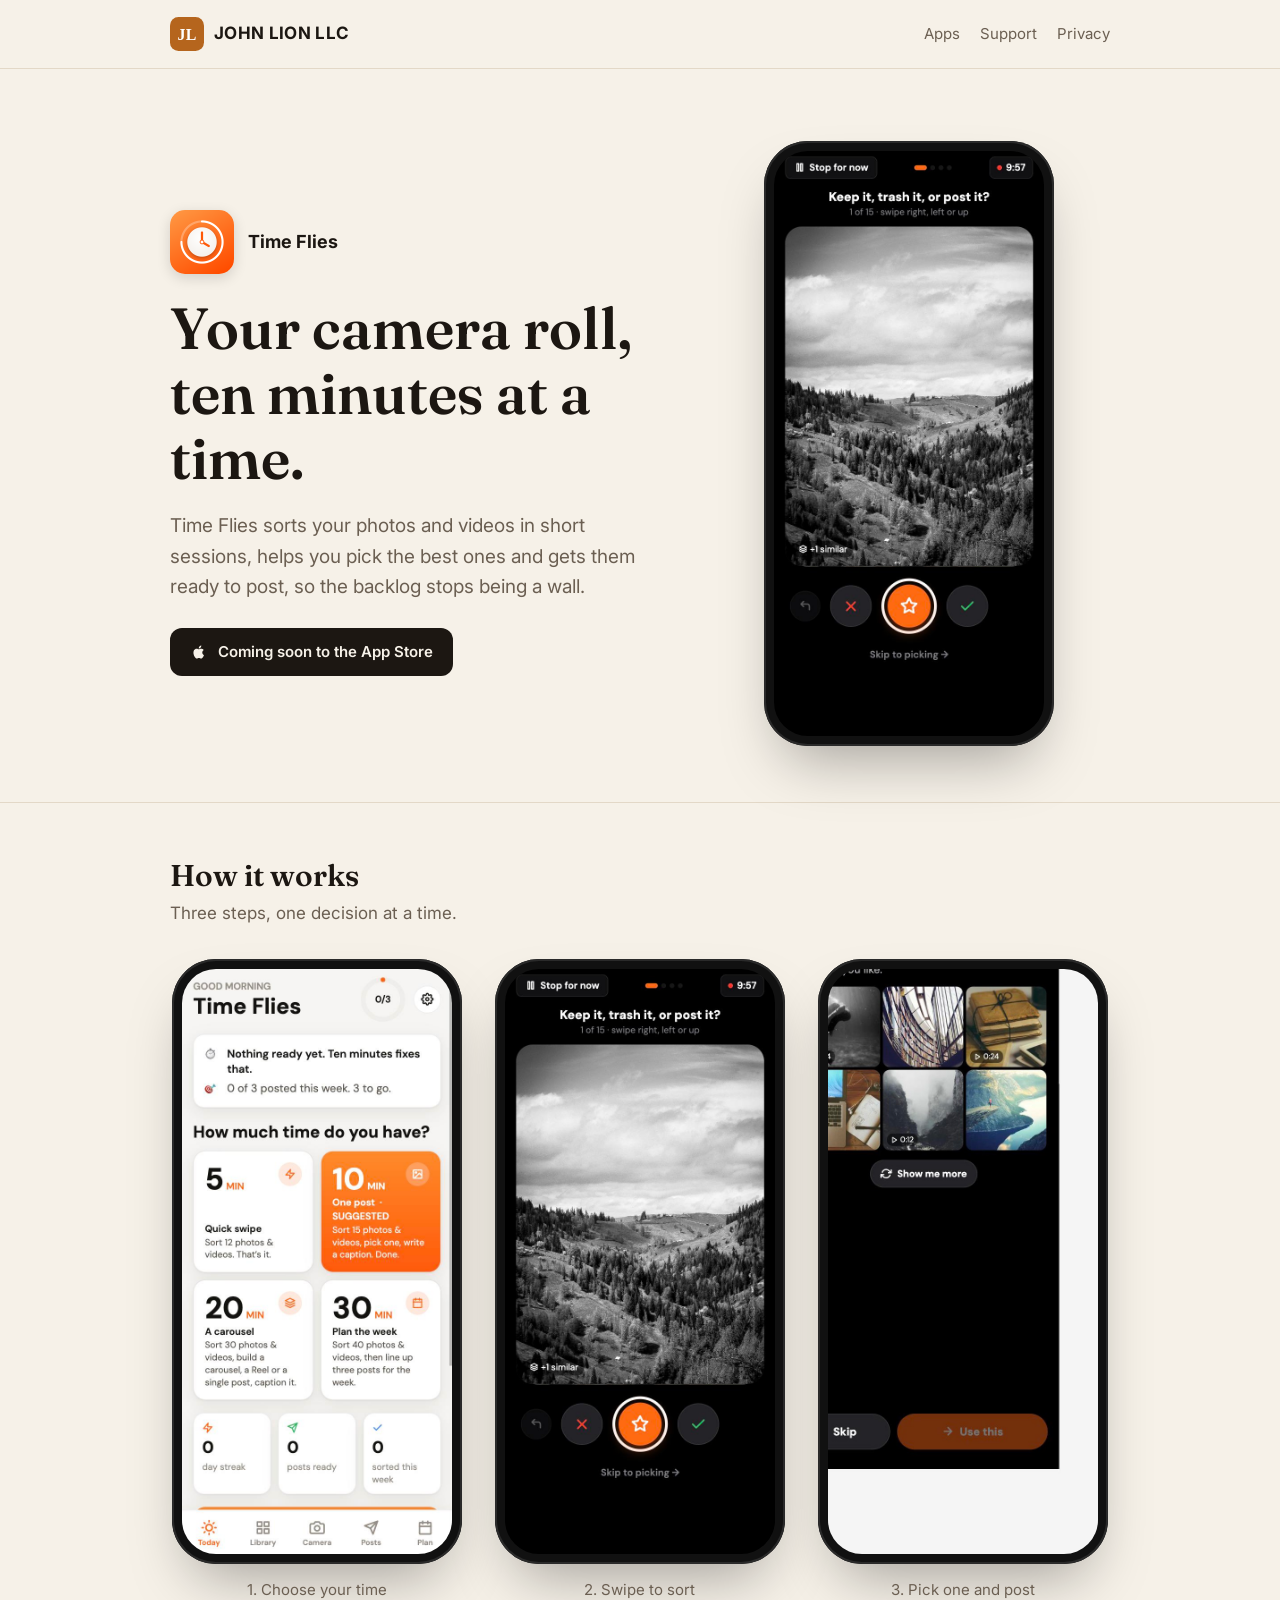
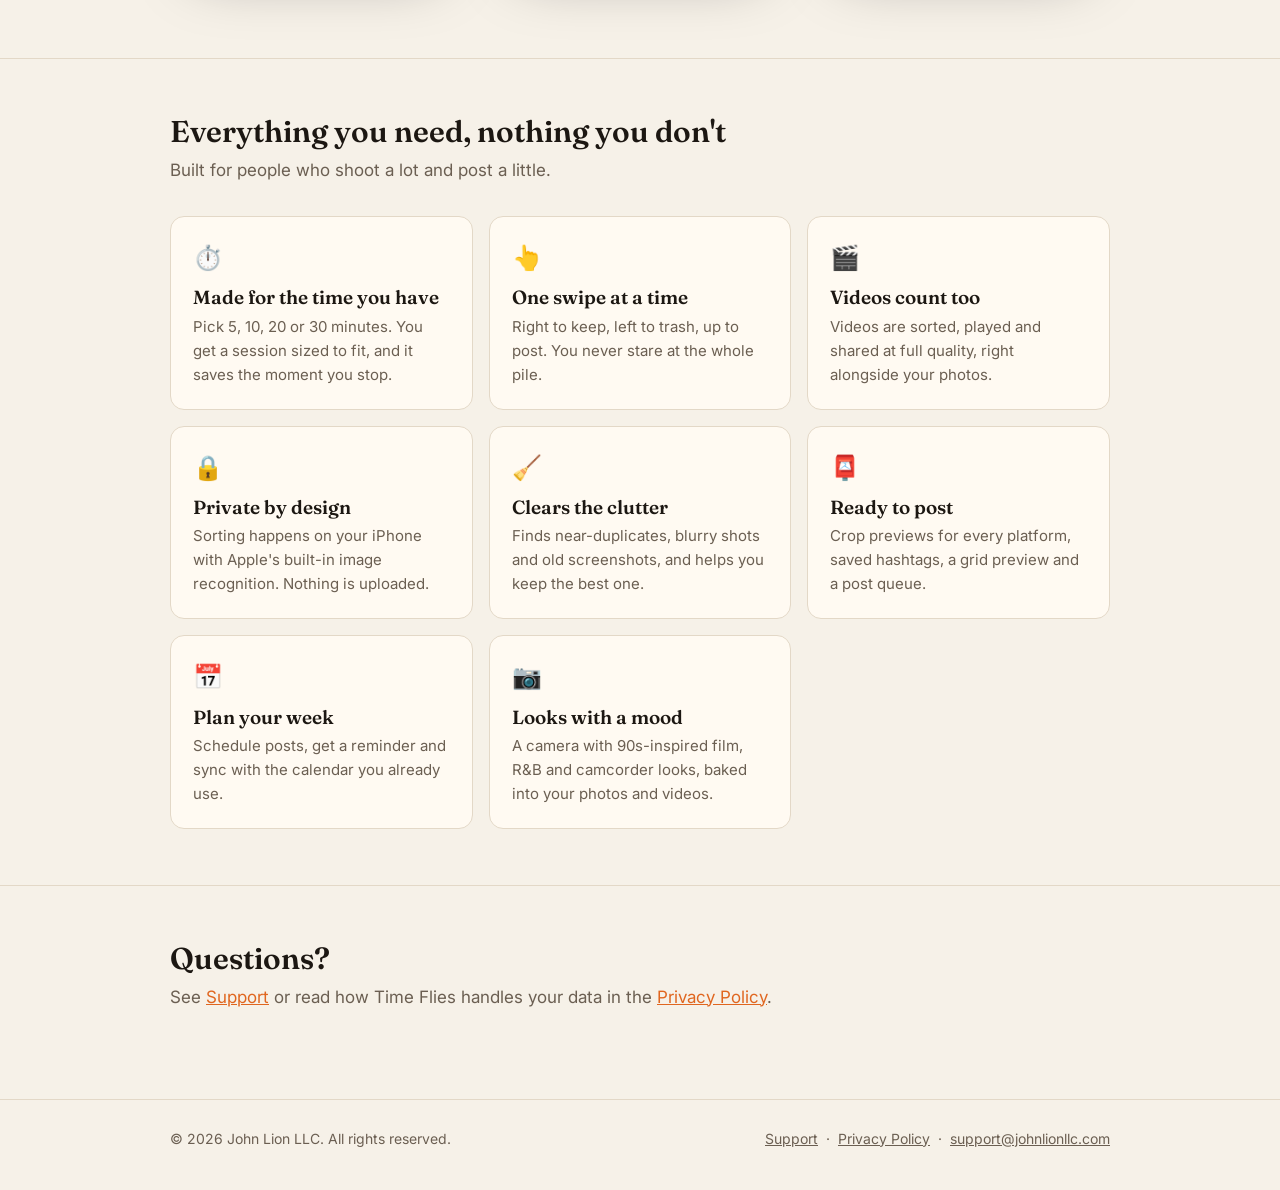
==== timeflies/index.html @ 3c392672 "John Lion LLC website: home, Time Flies page, privacy, support Co-Authored-By: Claude Opus 5.5 <nore" ====
<!doctype html>
<html lang="en">
<head>
<meta charset="utf-8">
<meta name="viewport" content="width=device-width, initial-scale=1">
<title>Time Flies · John Lion LLC</title>
<meta name="description" content="Time Flies sorts your photos and videos in 5 to 30 minute sessions, so something actually gets posted.">
<link rel="icon" href="/favicon.svg" type="image/svg+xml">
<link rel="preconnect" href="https://fonts.googleapis.com">
<link rel="preconnect" href="https://fonts.gstatic.com" crossorigin>
<link href="https://fonts.googleapis.com/css2?family=Fraunces:opsz,wght@9..144,600&family=Inter:wght@400;600;700&display=swap" rel="stylesheet">
<link rel="stylesheet" href="/styles.css">
</head>
<body>
<header class="top"><div class="wrap">
  <a class="brand" href="/"><svg viewBox="0 0 64 64" aria-hidden="true"><rect width="64" height="64" rx="16" fill="var(--accent)"/><text x="32" y="43" text-anchor="middle" font-family="Georgia, serif" font-size="30" font-weight="700" fill="#fff">JL</text></svg><span>JOHN LION LLC</span></a>
  <nav class="nav">
    <a href="/#apps">Apps</a>
    <a href="/support.html">Support</a>
    <a href="/privacy.html">Privacy</a>
  </nav>
</div></header>
<main class="tf">
<div class="app-hero"><div class="wrap">
  <div>
    <div class="app-id"><img src="/timeflies/img/icon.png" alt="Time Flies app icon"><span>Time Flies</span></div>
    <h1>Your camera roll, ten minutes at a time.</h1>
    <p class="lede">Time Flies sorts your photos and videos in short sessions, helps you pick the best ones and gets them ready to post, so the backlog stops being a wall.</p>
    <span class="soon"><svg viewBox="0 0 24 24" aria-hidden="true"><path d="M16.37 12.6c-.02-2.2 1.8-3.26 1.88-3.31-1.03-1.5-2.62-1.7-3.18-1.73-1.35-.14-2.64.8-3.33.8-.69 0-1.74-.78-2.87-.76-1.47.02-2.83.86-3.59 2.18-1.53 2.66-.39 6.6 1.1 8.76.73 1.06 1.6 2.24 2.73 2.2 1.1-.05 1.51-.71 2.84-.71 1.32 0 1.7.71 2.86.69 1.18-.02 1.93-1.07 2.65-2.14.84-1.23 1.18-2.42 1.2-2.48-.03-.01-2.3-.88-2.32-3.5zM14.2 6.13c.6-.73 1.01-1.74.9-2.75-.87.04-1.93.58-2.55 1.31-.56.64-1.05 1.67-.92 2.66.97.07 1.96-.49 2.57-1.22z"/></svg> Coming soon to the App Store</span>
  </div>
  <div class="phone"><img src="/timeflies/img/session.jpg" alt="A Time Flies session: swipe a photo to keep it, trash it or post it" width="604" height="1308"></div>
</div></div>

<section><div class="wrap">
  <h2>How it works</h2>
  <p class="sub">Three steps, one decision at a time.</p>
  <div class="shots">
    <figure><div class="phone"><img src="/timeflies/img/today.jpg" alt="Choose how many minutes you have" loading="lazy" width="604" height="1308"></div><figcaption>1. Choose your time</figcaption></figure>
    <figure><div class="phone"><img src="/timeflies/img/session.jpg" alt="Swipe a photo to keep it, trash it or post it" loading="lazy" width="604" height="1308"></div><figcaption>2. Swipe to sort</figcaption></figure>
    <figure><div class="phone"><img src="/timeflies/img/pick.jpg" alt="Pick the best shot from your favorites, including videos" loading="lazy" width="604" height="1308"></div><figcaption>3. Pick one and post</figcaption></figure>
  </div>
</div></section>

<section><div class="wrap">
  <h2>Everything you need, nothing you don't</h2>
  <p class="sub">Built for people who shoot a lot and post a little.</p>
  <div class="features">
    <div class="feature"><div class="ic" aria-hidden="true">⏱️</div><h3>Made for the time you have</h3><p>Pick 5, 10, 20 or 30 minutes. You get a session sized to fit, and it saves the moment you stop.</p></div>
    <div class="feature"><div class="ic" aria-hidden="true">👆</div><h3>One swipe at a time</h3><p>Right to keep, left to trash, up to post. You never stare at the whole pile.</p></div>
    <div class="feature"><div class="ic" aria-hidden="true">🎬</div><h3>Videos count too</h3><p>Videos are sorted, played and shared at full quality, right alongside your photos.</p></div>
    <div class="feature"><div class="ic" aria-hidden="true">🔒</div><h3>Private by design</h3><p>Sorting happens on your iPhone with Apple's built-in image recognition. Nothing is uploaded.</p></div>
    <div class="feature"><div class="ic" aria-hidden="true">🧹</div><h3>Clears the clutter</h3><p>Finds near-duplicates, blurry shots and old screenshots, and helps you keep the best one.</p></div>
    <div class="feature"><div class="ic" aria-hidden="true">📮</div><h3>Ready to post</h3><p>Crop previews for every platform, saved hashtags, a grid preview and a post queue.</p></div>
    <div class="feature"><div class="ic" aria-hidden="true">📅</div><h3>Plan your week</h3><p>Schedule posts, get a reminder and sync with the calendar you already use.</p></div>
    <div class="feature"><div class="ic" aria-hidden="true">📷</div><h3>Looks with a mood</h3><p>A camera with 90s-inspired film, R&B and camcorder looks, baked into your photos and videos.</p></div>
  </div>
</div></section>

<section><div class="wrap">
  <h2>Questions?</h2>
  <p class="sub">See <a href="/support.html">Support</a> or read how Time Flies handles your data in the <a href="/privacy.html">Privacy Policy</a>.</p>
</div></section>
</main>
<footer><div class="wrap">
  <span>&copy; 2026 John Lion LLC. All rights reserved.</span>
  <span><a href="/support.html">Support</a> &nbsp;·&nbsp; <a href="/privacy.html">Privacy Policy</a> &nbsp;·&nbsp; <a href="mailto:support@johnlionllc.com">support@johnlionllc.com</a></span>
</div></footer>
</body>
</html>
---- styles.css ----
:root {
  --bg: #f6f1e8;
  --surface: #fffaf2;
  --ink: #1c1712;
  --muted: #6b5f52;
  --line: #e3d8c7;
  --accent: #b5651d;
  --accent-ink: #ffffff;
  --radius: 14px;
  --max: 980px;
  color-scheme: light dark;
}
@media (prefers-color-scheme: dark) {
  :root {
    --bg: #14110e;
    --surface: #1d1915;
    --ink: #f3ece2;
    --muted: #a99a88;
    --line: #2f2922;
    --accent: #e08a3c;
    --accent-ink: #14110e;
  }
}

* { box-sizing: border-box; }
html { -webkit-text-size-adjust: 100%; }
body {
  margin: 0;
  background: var(--bg);
  color: var(--ink);
  font: 17px/1.6 "Inter", system-ui, -apple-system, sans-serif;
}
a { color: var(--accent); }
img, svg { display: block; }

.wrap { max-width: var(--max); margin: 0 auto; padding: 0 20px; }

/* Header */
.top { border-bottom: 1px solid var(--line); }
.top .wrap { display: flex; align-items: center; justify-content: space-between; height: 68px; gap: 16px; }
.brand { display: flex; align-items: center; gap: 10px; color: var(--ink); text-decoration: none; font-weight: 700; letter-spacing: .02em; }
.brand svg { width: 34px; height: 34px; }
.nav { display: flex; gap: 20px; font-size: 15px; }
.nav a { color: var(--muted); text-decoration: none; }
.nav a:hover, .nav a[aria-current] { color: var(--ink); }

/* Hero */
.hero { padding: 88px 0 72px; }
.eyebrow { font-size: 13px; letter-spacing: .14em; text-transform: uppercase; color: var(--accent); font-weight: 600; margin: 0 0 18px; }
h1, h2, h3 { font-family: "Fraunces", Georgia, serif; font-weight: 600; line-height: 1.12; margin: 0; }
.hero h1 { font-size: clamp(40px, 7vw, 68px); max-width: 14ch; letter-spacing: -.01em; }
.hero p { font-size: 19px; color: var(--muted); max-width: 52ch; margin: 22px 0 0; }

/* Apps */
section { padding: 56px 0; border-top: 1px solid var(--line); }
section > .wrap > h2 { font-size: 30px; margin-bottom: 8px; }
.sub { color: var(--muted); margin: 0 0 32px; }
.apps { display: grid; grid-template-columns: repeat(auto-fit, minmax(210px, 1fr)); gap: 16px; }
.app { background: var(--surface); border: 1px solid var(--line); border-radius: var(--radius); padding: 22px; }
.app .icon { width: 52px; height: 52px; border-radius: 12px; margin-bottom: 16px; display: grid; place-items: center; font-family: "Fraunces", Georgia, serif; font-size: 24px; font-weight: 600; color: #fff; }
.app h3 { font-size: 21px; margin-bottom: 6px; }
.app p { margin: 0; color: var(--muted); font-size: 15px; }
.tag { display: inline-block; margin-top: 14px; font-size: 12px; font-weight: 600; letter-spacing: .06em; text-transform: uppercase; color: var(--muted); border: 1px solid var(--line); border-radius: 99px; padding: 3px 10px; }

/* Text pages */
.page { padding: 64px 0 80px; }
.page .wrap { max-width: 720px; }
.page h1 { font-size: clamp(34px, 6vw, 48px); margin-bottom: 8px; }
.page h2 { font-size: 23px; margin: 40px 0 10px; }
.page .updated { color: var(--muted); margin: 0 0 32px; font-size: 15px; }
.page li { margin-bottom: 6px; }
.card { background: var(--surface); border: 1px solid var(--line); border-radius: var(--radius); padding: 22px 24px; margin: 24px 0; }
.card p { margin: 0; }
.btn { display: inline-block; background: var(--accent); color: var(--accent-ink); text-decoration: none; font-weight: 600; padding: 12px 20px; border-radius: 10px; margin-top: 14px; }

/* Footer */
footer { border-top: 1px solid var(--line); padding: 28px 0 40px; color: var(--muted); font-size: 14px; }
footer .wrap { display: flex; flex-wrap: wrap; gap: 12px 24px; justify-content: space-between; }
footer a { color: var(--muted); }

@media (max-width: 560px) {
  .nav { gap: 14px; font-size: 14px; }
  .brand span { display: none; }
  .hero { padding: 56px 0 48px; }
}

/* App page */
.app-hero { padding: 72px 0 56px; }
.app-hero .wrap { display: grid; grid-template-columns: 1.1fr .9fr; gap: 48px; align-items: center; }
.app-id { display: flex; align-items: center; gap: 14px; margin-bottom: 22px; }
.app-id img { width: 64px; height: 64px; border-radius: 15px; box-shadow: 0 4px 14px rgb(0 0 0 / .14); }
.app-id span { font-weight: 700; font-size: 18px; }
.app-hero h1 { font-size: clamp(38px, 6vw, 58px); max-width: 13ch; }
.app-hero p.lede { font-size: 19px; color: var(--muted); max-width: 44ch; margin: 20px 0 26px; }
.soon { display: inline-flex; align-items: center; gap: 10px; background: var(--ink); color: var(--bg); padding: 12px 20px; border-radius: 12px; font-weight: 600; font-size: 15px; }
.soon svg { width: 18px; height: 18px; fill: currentColor; }
.phone { width: 100%; max-width: 290px; margin: 0 auto; border-radius: 44px; padding: 10px; background: #111; box-shadow: 0 30px 60px -20px rgb(0 0 0 / .35), inset 0 0 0 2px #2a2a2a; }
.phone img { width: 100%; height: auto; border-radius: 34px; }
.shots { display: grid; grid-template-columns: repeat(3, 1fr); gap: 28px; margin-top: 8px; }
.shots figure { margin: 0; }
.shots figcaption { text-align: center; color: var(--muted); font-size: 15px; margin-top: 14px; }
.features { display: grid; grid-template-columns: repeat(auto-fit, minmax(240px, 1fr)); gap: 16px; }
.feature { background: var(--surface); border: 1px solid var(--line); border-radius: var(--radius); padding: 22px; }
.feature .ic { font-size: 24px; margin-bottom: 10px; }
.feature h3 { font-size: 19px; margin-bottom: 6px; }
.feature p { margin: 0; color: var(--muted); font-size: 15px; }
.app .more { display: inline-block; margin-top: 14px; font-size: 14px; font-weight: 600; text-decoration: none; }
.tf { --accent: #e0661f; }
@media (prefers-color-scheme: dark) { .tf { --accent: #f08a45; } }
@media (max-width: 760px) {
  .app-hero .wrap { grid-template-columns: 1fr; gap: 40px; }
  .shots { grid-template-columns: 1fr; max-width: 290px; margin: 0 auto; }
}
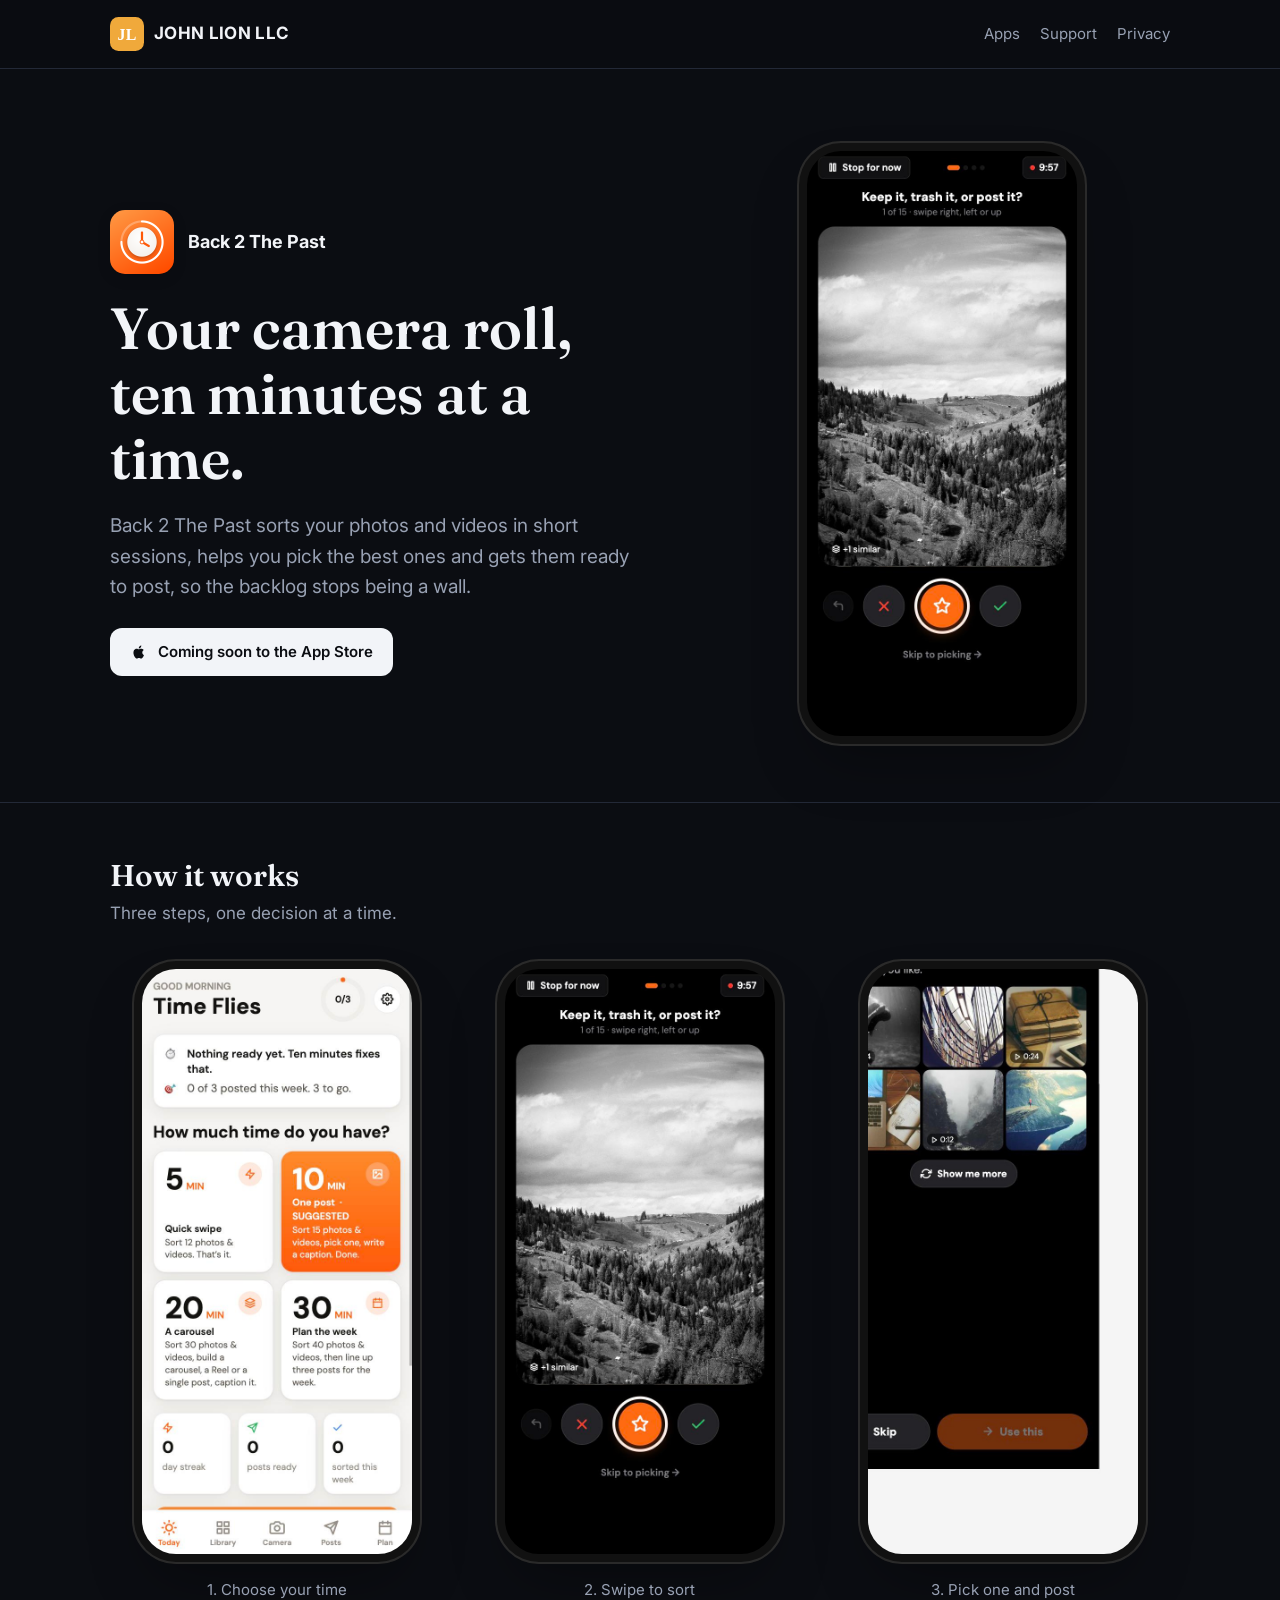
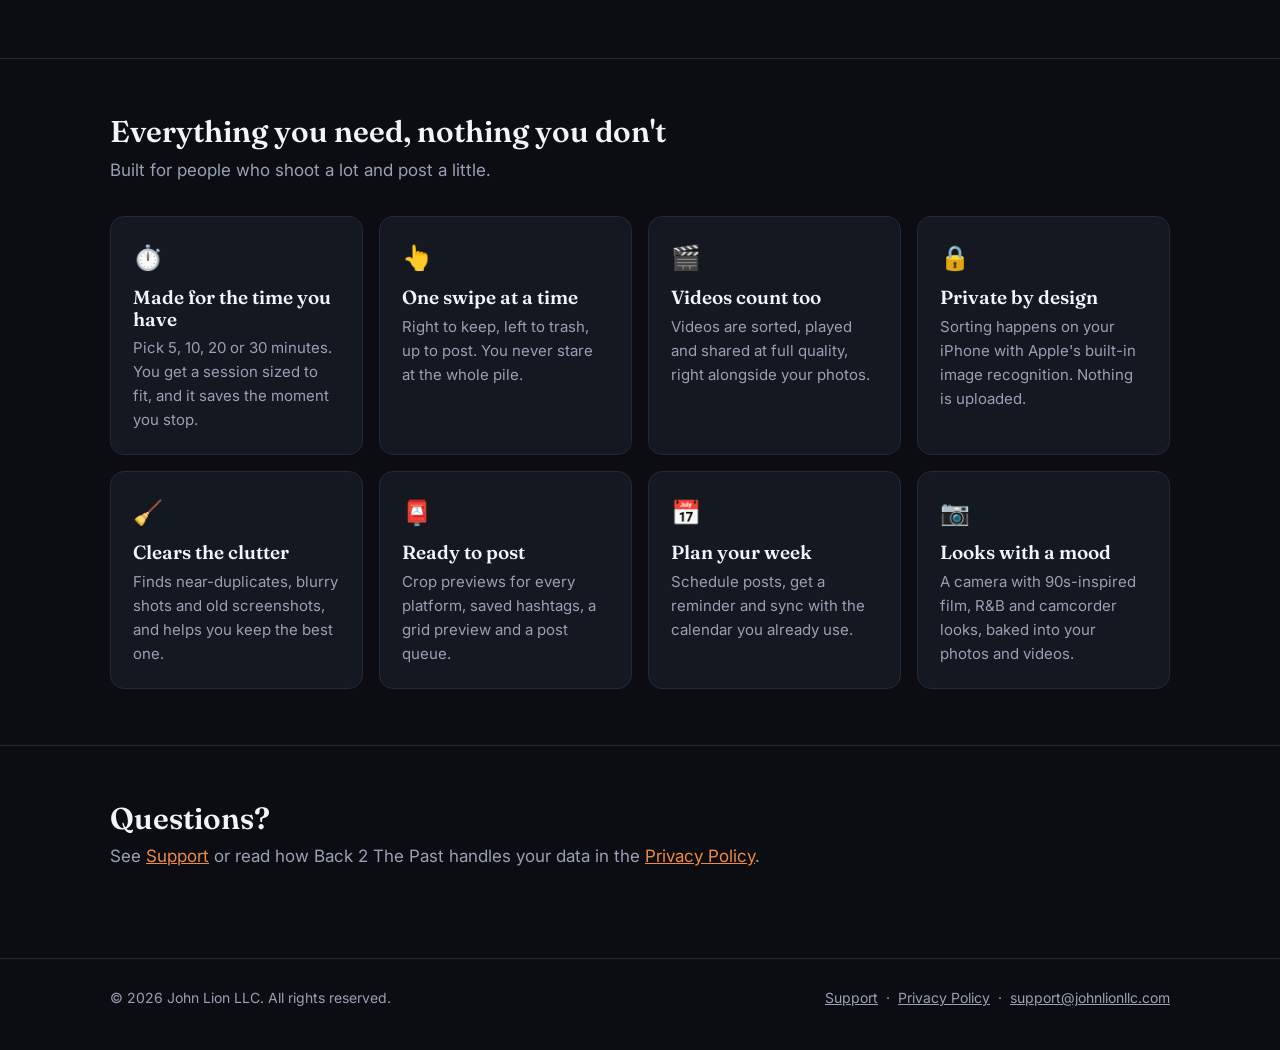
==== commit cdebc79a: "App library redesign: dark theme, carousel, cover tiles, per-app pages (not pushed) Co-Authored-By: " ====
--- a/timeflies/index.html
+++ b/timeflies/index.html
@@ -3,8 +3,8 @@
 <head>
 <meta charset="utf-8">
 <meta name="viewport" content="width=device-width, initial-scale=1">
-<title>Time Flies · John Lion LLC</title>
-<meta name="description" content="Time Flies sorts your photos and videos in 5 to 30 minute sessions, so something actually gets posted.">
+<title>Back 2 The Past · John Lion LLC</title>
+<meta name="description" content="Back 2 The Past sorts your photos and videos in 5 to 30 minute sessions, so something actually gets posted.">
 <link rel="icon" href="/favicon.svg" type="image/svg+xml">
 <link rel="preconnect" href="https://fonts.googleapis.com">
 <link rel="preconnect" href="https://fonts.gstatic.com" crossorigin>
@@ -23,12 +23,12 @@
 <main class="tf">
 <div class="app-hero"><div class="wrap">
   <div>
-    <div class="app-id"><img src="/timeflies/img/icon.png" alt="Time Flies app icon"><span>Time Flies</span></div>
+    <div class="app-id"><img src="/timeflies/img/icon.png" alt="Back 2 The Past app icon"><span>Back 2 The Past</span></div>
     <h1>Your camera roll, ten minutes at a time.</h1>
-    <p class="lede">Time Flies sorts your photos and videos in short sessions, helps you pick the best ones and gets them ready to post, so the backlog stops being a wall.</p>
+    <p class="lede">Back 2 The Past sorts your photos and videos in short sessions, helps you pick the best ones and gets them ready to post, so the backlog stops being a wall.</p>
     <span class="soon"><svg viewBox="0 0 24 24" aria-hidden="true"><path d="M16.37 12.6c-.02-2.2 1.8-3.26 1.88-3.31-1.03-1.5-2.62-1.7-3.18-1.73-1.35-.14-2.64.8-3.33.8-.69 0-1.74-.78-2.87-.76-1.47.02-2.83.86-3.59 2.18-1.53 2.66-.39 6.6 1.1 8.76.73 1.06 1.6 2.24 2.73 2.2 1.1-.05 1.51-.71 2.84-.71 1.32 0 1.7.71 2.86.69 1.18-.02 1.93-1.07 2.65-2.14.84-1.23 1.18-2.42 1.2-2.48-.03-.01-2.3-.88-2.32-3.5zM14.2 6.13c.6-.73 1.01-1.74.9-2.75-.87.04-1.93.58-2.55 1.31-.56.64-1.05 1.67-.92 2.66.97.07 1.96-.49 2.57-1.22z"/></svg> Coming soon to the App Store</span>
   </div>
-  <div class="phone"><img src="/timeflies/img/session.jpg" alt="A Time Flies session: swipe a photo to keep it, trash it or post it" width="604" height="1308"></div>
+  <div class="phone"><img src="/timeflies/img/session.jpg" alt="A Back 2 The Past session: swipe a photo to keep it, trash it or post it" width="604" height="1308"></div>
 </div></div>
 
 <section><div class="wrap">
@@ -58,7 +58,7 @@
 
 <section><div class="wrap">
   <h2>Questions?</h2>
-  <p class="sub">See <a href="/support.html">Support</a> or read how Time Flies handles your data in the <a href="/privacy.html">Privacy Policy</a>.</p>
+  <p class="sub">See <a href="/support.html">Support</a> or read how Back 2 The Past handles your data in the <a href="/privacy.html">Privacy Policy</a>.</p>
 </div></section>
 </main>
 <footer><div class="wrap">
--- a/styles.css
+++ b/styles.css
@@ -1,25 +1,14 @@
 :root {
-  --bg: #f6f1e8;
-  --surface: #fffaf2;
-  --ink: #1c1712;
-  --muted: #6b5f52;
-  --line: #e3d8c7;
-  --accent: #b5651d;
-  --accent-ink: #ffffff;
+  --bg: #0b0d12;
+  --surface: #141821;
+  --ink: #f2f4f8;
+  --muted: #98a1b3;
+  --line: #232937;
+  --accent: #F0A93B;
+  --accent-ink: #0b0d12;
   --radius: 14px;
-  --max: 980px;
-  color-scheme: light dark;
-}
-@media (prefers-color-scheme: dark) {
-  :root {
-    --bg: #14110e;
-    --surface: #1d1915;
-    --ink: #f3ece2;
-    --muted: #a99a88;
-    --line: #2f2922;
-    --accent: #e08a3c;
-    --accent-ink: #14110e;
-  }
+  --max: 1100px;
+  color-scheme: dark;
 }
 
 * { box-sizing: border-box; }
@@ -36,7 +25,7 @@
 .wrap { max-width: var(--max); margin: 0 auto; padding: 0 20px; }
 
 /* Header */
-.top { border-bottom: 1px solid var(--line); }
+.top { border-bottom: 1px solid var(--line); position: sticky; top: 0; z-index: 20; background: rgb(11 13 18 / .88); backdrop-filter: blur(12px); }
 .top .wrap { display: flex; align-items: center; justify-content: space-between; height: 68px; gap: 16px; }
 .brand { display: flex; align-items: center; gap: 10px; color: var(--ink); text-decoration: none; font-weight: 700; letter-spacing: .02em; }
 .brand svg { width: 34px; height: 34px; }
@@ -105,9 +94,78 @@
 .feature h3 { font-size: 19px; margin-bottom: 6px; }
 .feature p { margin: 0; color: var(--muted); font-size: 15px; }
 .app .more { display: inline-block; margin-top: 14px; font-size: 14px; font-weight: 600; text-decoration: none; }
-.tf { --accent: #e0661f; }
-@media (prefers-color-scheme: dark) { .tf { --accent: #f08a45; } }
+.tf { --accent: #f08a45; }
 @media (max-width: 760px) {
   .app-hero .wrap { grid-template-columns: 1fr; gap: 40px; }
   .shots { grid-template-columns: 1fr; max-width: 290px; margin: 0 auto; }
 }
+
+/* Library */
+.lib-hero { padding: 28px 0 8px; }
+.carousel { position: relative; border-radius: 22px; overflow: hidden; background: var(--surface); border: 1px solid var(--line); }
+.slides { display: flex; overflow-x: auto; scroll-snap-type: x mandatory; scrollbar-width: none; scroll-behavior: smooth; }
+.slides::-webkit-scrollbar { display: none; }
+.slide { position: relative; flex: 0 0 100%; scroll-snap-align: start; aspect-ratio: 16 / 7; min-height: 280px; display: flex; align-items: flex-end; color: #fff; text-decoration: none; background: #000; }
+.slide > img { position: absolute; inset: 0; width: 100%; height: 100%; object-fit: cover; }
+.slide::after { content: ""; position: absolute; inset: 0; background: linear-gradient(90deg, rgb(11 13 18 / .92) 0%, rgb(11 13 18 / .55) 45%, rgb(11 13 18 / 0) 80%), linear-gradient(0deg, rgb(11 13 18 / .6), transparent 50%); }
+.slide .cap { position: relative; z-index: 1; padding: 32px 36px; max-width: 520px; }
+.slide .cap h2 { font-size: clamp(30px, 5vw, 52px); margin: 10px 0 8px; }
+.slide .cap p { margin: 0 0 18px; color: #d3d8e2; font-size: 17px; }
+.badge { display: inline-block; font-size: 12px; font-weight: 700; letter-spacing: .08em; text-transform: uppercase; padding: 4px 11px; border-radius: 99px; background: rgb(255 255 255 / .12); border: 1px solid rgb(255 255 255 / .22); }
+.badge.out { background: var(--accent); color: var(--accent-ink); border-color: transparent; }
+.pill { display: inline-block; background: #fff; color: #0b0d12; font-weight: 700; font-size: 15px; padding: 10px 20px; border-radius: 99px; }
+.dots { position: absolute; left: 0; right: 0; bottom: 14px; display: flex; justify-content: center; gap: 8px; z-index: 2; pointer-events: none; }
+.dots i { width: 8px; height: 8px; border-radius: 50%; background: rgb(255 255 255 / .35); transition: .2s; }
+.dots i.on { background: #fff; width: 22px; border-radius: 99px; }
+.arrow { position: absolute; top: 50%; transform: translateY(-50%); z-index: 3; width: 44px; height: 44px; border-radius: 50%; border: 1px solid rgb(255 255 255 / .25); background: rgb(11 13 18 / .6); color: #fff; font-size: 22px; cursor: pointer; display: grid; place-items: center; }
+.arrow:hover { background: rgb(11 13 18 / .9); }
+.arrow.prev { left: 12px; } .arrow.next { right: 12px; }
+
+section.library { border-top: 0; padding-top: 36px; }
+.tabs { display: flex; gap: 8px; margin: 0 0 24px; flex-wrap: wrap; }
+.tabs button { font: inherit; font-size: 15px; font-weight: 600; color: var(--muted); background: transparent; border: 1px solid var(--line); border-radius: 99px; padding: 8px 18px; cursor: pointer; }
+.tabs button:hover { color: var(--ink); }
+.tabs button[aria-selected="true"] { background: var(--ink); color: var(--bg); border-color: var(--ink); }
+.tiles { display: grid; grid-template-columns: repeat(auto-fill, minmax(190px, 1fr)); gap: 22px 18px; }
+.tile { color: var(--ink); text-decoration: none; display: block; }
+.tile[hidden] { display: none; }
+.cover { position: relative; aspect-ratio: 3 / 4; border-radius: 14px; overflow: hidden; background: var(--surface); box-shadow: 0 10px 24px -12px rgb(0 0 0 / .7); transition: transform .2s, box-shadow .2s; }
+.cover img { width: 100%; height: 100%; object-fit: cover; }
+.tile:hover .cover, .tile:focus-visible .cover { transform: translateY(-6px) scale(1.03); box-shadow: 0 0 0 2px var(--c, var(--accent)), 0 22px 34px -14px rgb(0 0 0 / .8); }
+.cover .badge { position: absolute; left: 10px; top: 10px; background: rgb(11 13 18 / .75); backdrop-filter: blur(6px); font-size: 11px; }
+.cover .badge.out { background: var(--accent); }
+.tile h3 { font-family: "Inter", system-ui, sans-serif; font-weight: 700; font-size: 16px; margin: 12px 0 2px; }
+.tile p { margin: 0; color: var(--muted); font-size: 14px; line-height: 1.4; }
+
+.band { text-align: center; }
+.band .wrap { max-width: 720px; }
+.band h2 { font-size: 30px; margin-bottom: 12px; }
+.band p { color: var(--muted); margin: 0; }
+
+/* App page (generated) */
+.ap-hero { position: relative; min-height: 440px; display: flex; align-items: flex-end; overflow: hidden; border-bottom: 1px solid var(--line); }
+.ap-hero > img { position: absolute; inset: 0; width: 100%; height: 100%; object-fit: cover; }
+.ap-hero::after { content: ""; position: absolute; inset: 0; background: linear-gradient(0deg, var(--bg) 0%, rgb(11 13 18 / .55) 55%, rgb(11 13 18 / .35) 100%); }
+.ap-hero .wrap { position: relative; z-index: 1; width: 100%; padding-top: 80px; padding-bottom: 40px; display: flex; gap: 28px; align-items: flex-end; }
+.ap-hero .ico { width: 120px; height: 120px; border-radius: 27px; box-shadow: 0 12px 30px -8px rgb(0 0 0 / .7); flex: none; }
+.ap-hero h1 { font-size: clamp(34px, 6vw, 56px); margin: 10px 0 6px; }
+.ap-hero .tl { color: #d3d8e2; font-size: 19px; margin: 0; }
+.crumb { font-size: 14px; color: var(--muted); text-decoration: none; }
+.ap-body { padding: 48px 0 24px; }
+.ap-body .lede { font-size: 20px; max-width: 60ch; margin: 0 0 24px; }
+.status-note { background: var(--surface); border: 1px solid var(--line); border-left: 3px solid var(--c, var(--accent)); border-radius: 10px; padding: 14px 18px; max-width: 60ch; color: var(--muted); font-size: 15px; }
+.ap-body h2 { font-size: 28px; margin: 0 0 20px; }
+.ap-shots { display: flex; gap: 20px; overflow-x: auto; padding-bottom: 12px; scroll-snap-type: x mandatory; }
+.ap-shots figure { margin: 0; flex: 0 0 min(250px, 62vw); scroll-snap-align: start; }
+.ap-shots img { width: 100%; height: auto; border-radius: 26px; border: 1px solid var(--line); }
+.ap-shots figcaption { text-align: center; color: var(--muted); font-size: 14px; margin-top: 10px; }
+
+@media (max-width: 760px) {
+  .slide { aspect-ratio: auto; min-height: 340px; }
+  .slide .cap { padding: 24px 22px 40px; }
+  .arrow { display: none; }
+  .tiles { grid-template-columns: repeat(2, 1fr); gap: 20px 14px; }
+  .ap-hero { min-height: 380px; }
+  .ap-hero .wrap { flex-direction: column; align-items: flex-start; gap: 16px; }
+  .ap-hero .ico { width: 88px; height: 88px; border-radius: 20px; }
+}
